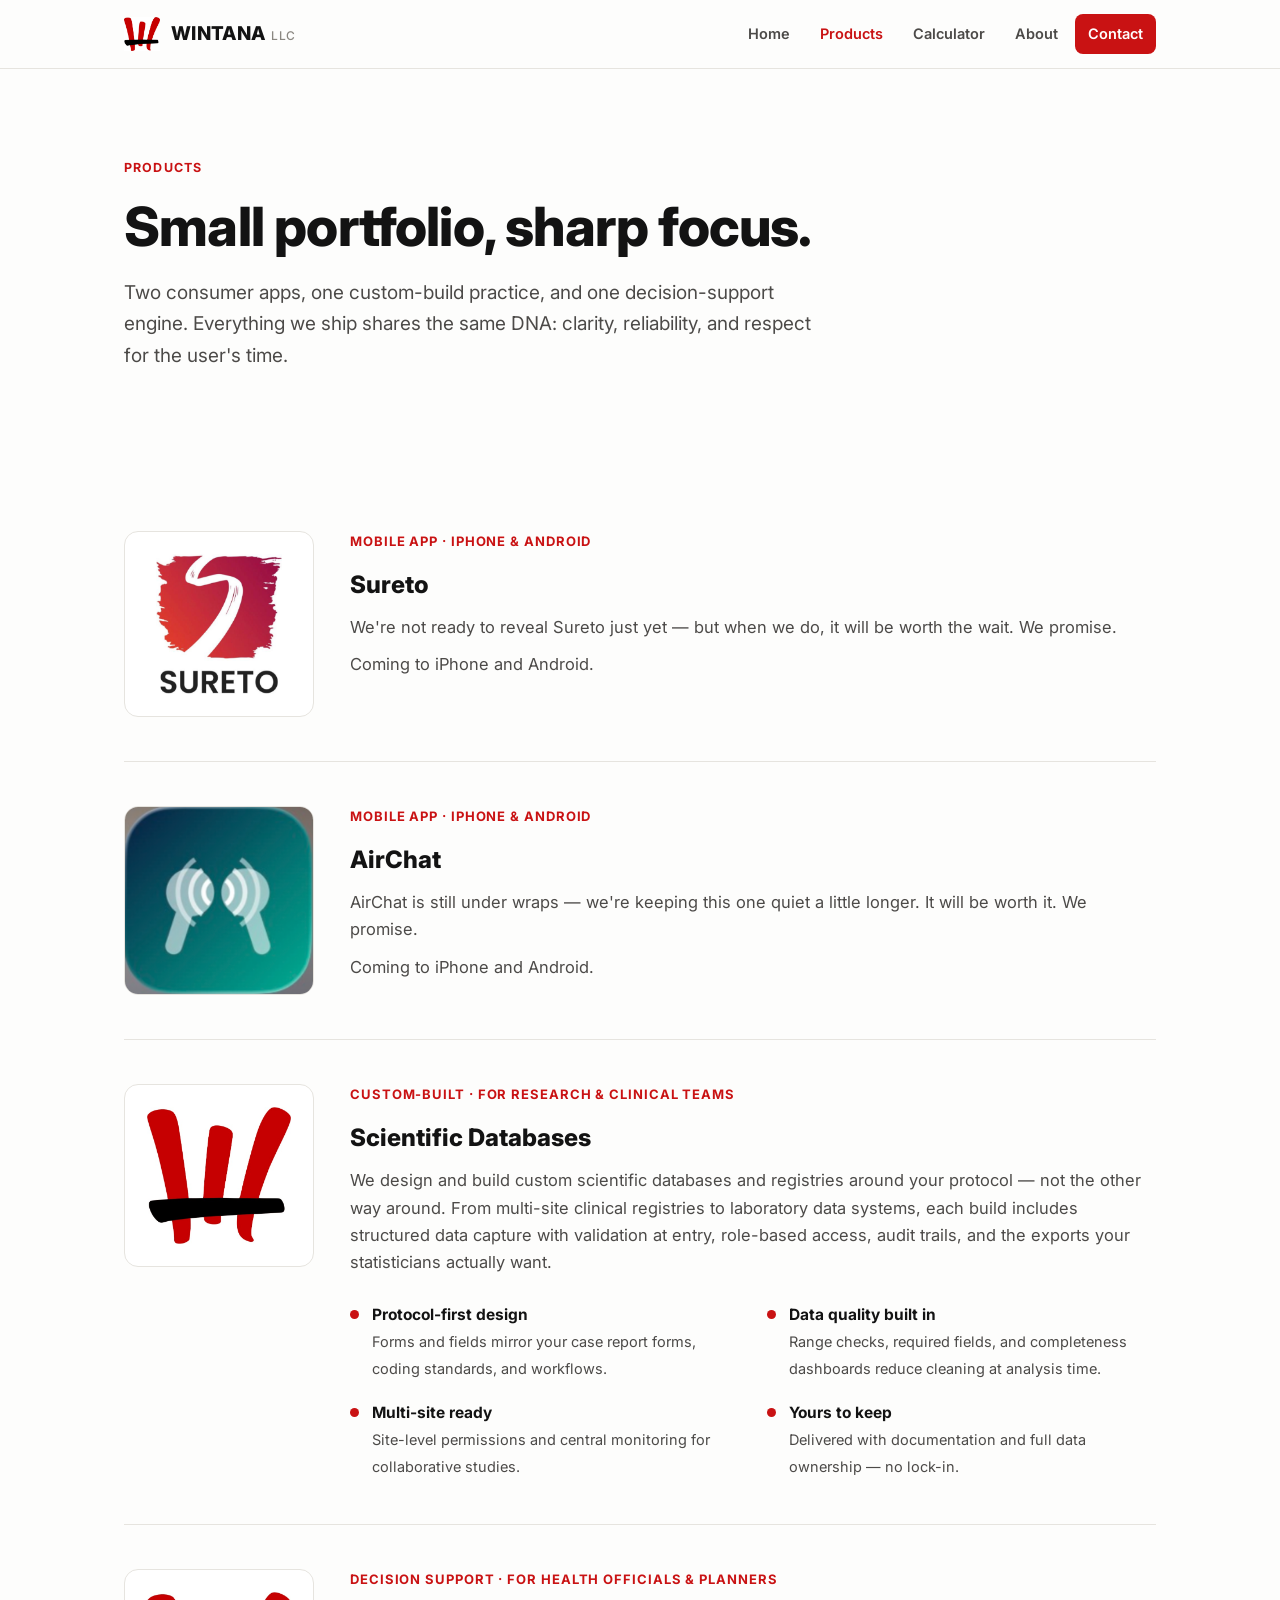
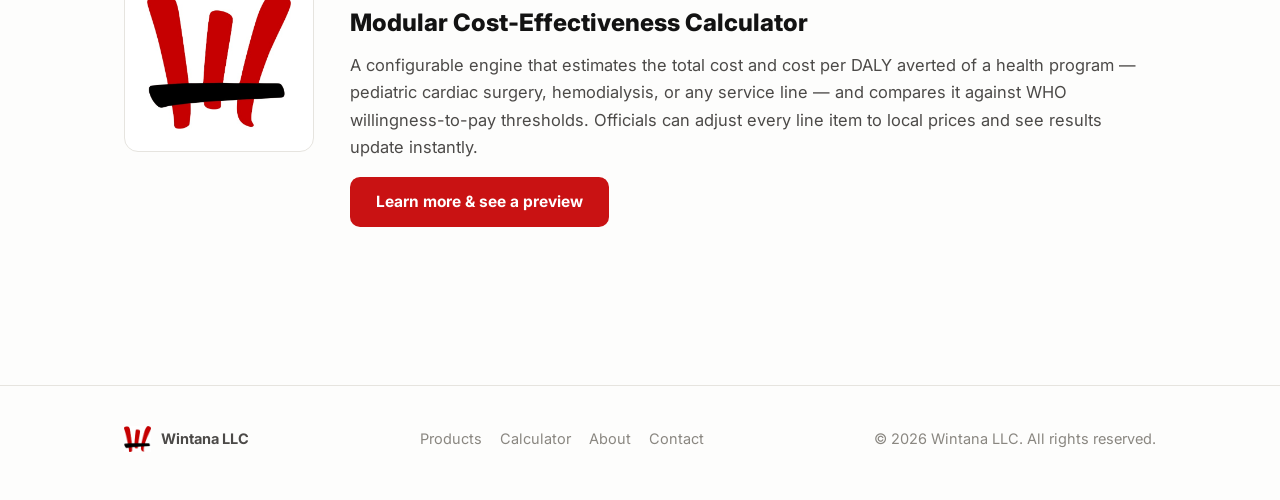
==== products.html @ 2f2343b4 "Publish Wintana LLC website" ====
<!DOCTYPE html>
<html lang="en">
<head>
<meta charset="UTF-8">
<meta name="viewport" content="width=device-width, initial-scale=1.0">
<title>Products — Wintana LLC</title>
<meta name="description" content="Wintana's products: the Sureto and AirChat mobile apps, custom scientific databases, and the modular cost-effectiveness calculator.">
<link rel="icon" type="image/png" href="favicon.png">
<link rel="preconnect" href="https://fonts.googleapis.com">
<link rel="preconnect" href="https://fonts.gstatic.com" crossorigin>
<link href="https://fonts.googleapis.com/css2?family=Inter:wght@400;500;600;700;800&display=swap" rel="stylesheet">
<link rel="stylesheet" href="styles.css">
</head>
<body>

<header class="site-header">
  <div class="wrap bar">
    <a class="brand" href="index.html">
      <img src="wintana-mark.png" alt="Wintana logo">
      <span class="name">WINTANA<span>LLC</span></span>
    </a>
    <nav class="main">
      <a href="index.html">Home</a>
      <a href="products.html" class="active">Products</a>
      <a href="calculator.html">Calculator</a>
      <a href="about.html">About</a>
      <a href="contact.html" class="cta">Contact</a>
    </nav>
  </div>
</header>

<section class="hero" style="padding-bottom: 20px;">
  <div class="wrap">
    <span class="kicker">Products</span>
    <h1>Small portfolio, sharp focus.</h1>
    <p class="lede">Two consumer apps, one custom-build practice, and one decision-support engine. Everything we ship shares the same DNA: clarity, reliability, and respect for the user's time.</p>
  </div>
</section>

<section class="block" id="apps">
  <div class="wrap">

    <div class="product">
      <div class="art"><img src="sureto-logo.png" alt="Sureto logo"></div>
      <div>
        <div class="meta">Mobile app · iPhone &amp; Android</div>
        <h3>Sureto</h3>
        <p>We're not ready to reveal Sureto just yet — but when we do, it will be worth the wait. We promise.</p>
        <p>Coming to iPhone and Android.</p>
      </div>
    </div>

    <div class="product">
      <div class="art tile"><img src="airchat-logo.png" alt="AirChat app icon"></div>
      <div>
        <div class="meta">Mobile app · iPhone &amp; Android</div>
        <h3>AirChat</h3>
        <p>AirChat is still under wraps — we're keeping this one quiet a little longer. It will be worth it. We promise.</p>
        <p>Coming to iPhone and Android.</p>
      </div>
    </div>

    <div class="product" id="databases">
      <div class="art"><img src="wintana-mark.png" alt="Wintana mark"></div>
      <div>
        <div class="meta">Custom-built · For research &amp; clinical teams</div>
        <h3>Scientific Databases</h3>
        <p>We design and build custom scientific databases and registries around your protocol — not the other way around. From multi-site clinical registries to laboratory data systems, each build includes structured data capture with validation at entry, role-based access, audit trails, and the exports your statisticians actually want.</p>
        <div class="features">
          <div class="feature"><span class="dot"></span><div><b>Protocol-first design</b><span>Forms and fields mirror your case report forms, coding standards, and workflows.</span></div></div>
          <div class="feature"><span class="dot"></span><div><b>Data quality built in</b><span>Range checks, required fields, and completeness dashboards reduce cleaning at analysis time.</span></div></div>
          <div class="feature"><span class="dot"></span><div><b>Multi-site ready</b><span>Site-level permissions and central monitoring for collaborative studies.</span></div></div>
          <div class="feature"><span class="dot"></span><div><b>Yours to keep</b><span>Delivered with documentation and full data ownership — no lock-in.</span></div></div>
        </div>
      </div>
    </div>

    <div class="product" id="calculator">
      <div class="art"><img src="wintana-mark.png" alt="Wintana mark"></div>
      <div>
        <div class="meta">Decision support · For health officials &amp; planners</div>
        <h3>Modular Cost-Effectiveness Calculator</h3>
        <p>A configurable engine that estimates the total cost and cost per DALY averted of a health program — pediatric cardiac surgery, hemodialysis, or any service line — and compares it against WHO willingness-to-pay thresholds. Officials can adjust every line item to local prices and see results update instantly.</p>
        <p><a class="btn primary" href="calculator.html" style="margin-top:6px;">Learn more &amp; see a preview</a></p>
      </div>
    </div>

  </div>
</section>

<footer class="site">
  <div class="wrap cols">
    <span class="fbrand"><img src="wintana-mark.png" alt=""> Wintana LLC</span>
    <nav>
      <a href="products.html">Products</a>
      <a href="calculator.html">Calculator</a>
      <a href="about.html">About</a>
      <a href="contact.html">Contact</a>
    </nav>
    <span>© 2026 Wintana LLC. All rights reserved.</span>
  </div>
</footer>

</body>
</html>
---- styles.css ----
/* ============================================================
   Wintana LLC — site stylesheet
   ============================================================ */
:root {
  --red: #c91213;
  --red-dark: #a30e0f;
  --ink: #131313;
  --ink-soft: #4c4a48;
  --ink-muted: #8a8781;
  --page: #fdfdfc;
  --surface: #ffffff;
  --wash: #f6f5f2;
  --border: #e6e4df;
  --radius: 14px;
  --maxw: 1080px;
}

* { box-sizing: border-box; }
html { scroll-behavior: smooth; }
body {
  margin: 0;
  background: var(--page);
  color: var(--ink);
  font-family: "Inter", system-ui, -apple-system, "Segoe UI", sans-serif;
  font-size: 16.5px;
  line-height: 1.65;
  -webkit-font-smoothing: antialiased;
}
img { max-width: 100%; height: auto; }
a { color: var(--red); text-decoration: none; }
a:hover { text-decoration: underline; }

.wrap { max-width: var(--maxw); margin: 0 auto; padding: 0 24px; }

/* ---------- Header ---------- */
.site-header {
  position: sticky; top: 0; z-index: 40;
  background: rgba(253, 253, 252, 0.92);
  backdrop-filter: blur(8px);
  border-bottom: 1px solid var(--border);
}
.site-header .bar {
  display: flex; align-items: center; justify-content: space-between;
  height: 68px; gap: 24px;
}
.brand { display: flex; align-items: center; gap: 11px; text-decoration: none; }
.brand:hover { text-decoration: none; }
.brand img { height: 34px; width: auto; display: block; }
.brand .name {
  font-weight: 800; font-size: 19px; letter-spacing: 0.02em; color: var(--ink);
}
.brand .name span { font-weight: 500; font-size: 12px; color: var(--ink-muted); margin-left: 5px; letter-spacing: 0.08em; }
nav.main { display: flex; gap: 4px; }
nav.main a {
  color: var(--ink-soft); font-size: 14.5px; font-weight: 600;
  padding: 8px 13px; border-radius: 8px;
}
nav.main a:hover { color: var(--ink); background: var(--wash); text-decoration: none; }
nav.main a.active { color: var(--red); }
nav.main a.cta {
  color: #fff; background: var(--red);
}
nav.main a.cta:hover { background: var(--red-dark); color: #fff; }
@media (max-width: 720px) {
  .site-header .bar { height: auto; flex-wrap: wrap; padding: 12px 0; }
  nav.main { flex-wrap: wrap; }
  nav.main a { padding: 6px 10px; font-size: 13.5px; }
}

/* ---------- Hero ---------- */
.hero { padding: 84px 0 70px; }
.hero .kicker {
  display: inline-block; font-size: 12.5px; font-weight: 700; letter-spacing: 0.09em;
  text-transform: uppercase; color: var(--red); margin-bottom: 18px;
}
.hero h1 {
  font-size: clamp(34px, 5.4vw, 54px); line-height: 1.12; letter-spacing: -0.015em;
  margin: 0 0 20px; max-width: 21ch; font-weight: 800;
}
.hero h1 em { font-style: normal; color: var(--red); }
.hero p.lede { font-size: 19px; color: var(--ink-soft); max-width: 58ch; margin: 0 0 32px; }
.btn-row { display: flex; flex-wrap: wrap; gap: 12px; }
.btn {
  display: inline-block; font-weight: 700; font-size: 15.5px;
  padding: 12px 26px; border-radius: 10px; text-decoration: none;
}
.btn:hover { text-decoration: none; }
.btn.primary { background: var(--red); color: #fff; }
.btn.primary:hover { background: var(--red-dark); }
.btn.ghost { color: var(--ink); border: 1.5px solid var(--border); background: var(--surface); }
.btn.ghost:hover { border-color: var(--ink-muted); }

/* ---------- Sections ---------- */
section.block { padding: 64px 0; }
section.block.tint { background: var(--wash); border-top: 1px solid var(--border); border-bottom: 1px solid var(--border); }
.block h2 { font-size: 30px; letter-spacing: -0.01em; margin: 0 0 10px; font-weight: 800; }
.block p.sub { color: var(--ink-soft); max-width: 62ch; margin: 0 0 36px; font-size: 17px; }

/* ---------- Cards ---------- */
.cards { display: grid; grid-template-columns: repeat(3, 1fr); gap: 20px; }
@media (max-width: 860px) { .cards { grid-template-columns: 1fr; } }
.card {
  background: var(--surface); border: 1px solid var(--border); border-radius: var(--radius);
  padding: 28px; display: flex; flex-direction: column; gap: 12px;
}
.card .icon {
  width: 58px; height: 58px; border-radius: 13px; overflow: hidden; flex: none;
  display: flex; align-items: center; justify-content: center;
  background: var(--wash); border: 1px solid var(--border);
}
.card .icon img { width: 100%; height: 100%; object-fit: cover; }
.card .icon.pad img { width: 74%; height: auto; object-fit: contain; }
.card h3 { margin: 4px 0 0; font-size: 20px; font-weight: 750; }
.card .tag { font-size: 12px; font-weight: 700; letter-spacing: 0.07em; text-transform: uppercase; color: var(--ink-muted); }
.card p { margin: 0; color: var(--ink-soft); font-size: 15.5px; }
.card .more { margin-top: auto; font-weight: 700; font-size: 14.5px; }

/* ---------- Product detail rows ---------- */
.product {
  display: grid; grid-template-columns: 190px 1fr; gap: 36px;
  padding: 44px 0; border-bottom: 1px solid var(--border); align-items: start;
}
.product:last-of-type { border-bottom: none; }
@media (max-width: 720px) { .product { grid-template-columns: 1fr; gap: 18px; } }
.product .art {
  background: var(--surface); border: 1px solid var(--border); border-radius: var(--radius);
  padding: 22px; display: flex; align-items: center; justify-content: center;
}
.product .art img { max-height: 140px; width: auto; }
.product .art.tile { padding: 0; overflow: hidden; }
.product .art.tile img { width: 100%; max-height: none; }
.product h3 { font-size: 24px; margin: 0 0 4px; font-weight: 800; }
.product .meta { font-size: 13px; font-weight: 700; letter-spacing: 0.07em; text-transform: uppercase; color: var(--red); margin-bottom: 12px; }
.product p { color: var(--ink-soft); margin: 10px 0; }
.placeholder {
  background: #fff8e6; border: 1px dashed #e3c86a; border-radius: 8px;
  padding: 8px 12px; font-size: 14px; color: #6d5716; display: inline-block;
}

/* ---------- Feature list ---------- */
.features { display: grid; grid-template-columns: repeat(2, 1fr); gap: 18px 28px; margin-top: 26px; }
@media (max-width: 720px) { .features { grid-template-columns: 1fr; } }
.feature { display: flex; gap: 13px; align-items: flex-start; }
.feature .dot {
  flex: none; width: 9px; height: 9px; border-radius: 50%; background: var(--red); margin-top: 8px;
}
.feature b { display: block; font-size: 15.5px; }
.feature span { color: var(--ink-soft); font-size: 14.5px; }

/* ---------- Stats strip ---------- */
.strip { display: grid; grid-template-columns: repeat(3, 1fr); gap: 20px; }
@media (max-width: 720px) { .strip { grid-template-columns: 1fr; } }
.stat { border-left: 3px solid var(--red); padding: 4px 0 4px 18px; }
.stat b { display: block; font-size: 21px; font-weight: 800; letter-spacing: -0.01em; }
.stat span { color: var(--ink-soft); font-size: 14.5px; }

/* ---------- CTA band ---------- */
.cta-band {
  background: var(--ink); color: #fff; border-radius: var(--radius);
  padding: 46px 48px; display: flex; align-items: center; justify-content: space-between;
  gap: 28px; flex-wrap: wrap;
}
.cta-band h2 { color: #fff; margin: 0 0 6px; font-size: 26px; }
.cta-band p { margin: 0; color: #c9c7c2; max-width: 52ch; }

/* ---------- Screenshots ---------- */
.shots { display: grid; grid-template-columns: 1fr 1fr; gap: 24px; align-items: start; }
@media (max-width: 860px) { .shots { grid-template-columns: 1fr; } }
.shots figure { margin: 0; }
.shots img {
  width: 100%; border: 1px solid var(--border); border-radius: var(--radius);
  box-shadow: 0 10px 30px rgba(19,19,19,0.07); display: block;
}
.shots figcaption { font-size: 13.5px; color: var(--ink-muted); margin-top: 10px; padding: 0 4px; }

/* ---------- Contact ---------- */
.contact-grid { display: grid; grid-template-columns: 1fr 1fr; gap: 20px; }
@media (max-width: 720px) { .contact-grid { grid-template-columns: 1fr; } }
.contact-card {
  background: var(--surface); border: 1px solid var(--border); border-radius: var(--radius);
  padding: 30px;
}
.contact-card h3 { margin: 0 0 8px; font-size: 18px; }
.contact-card p { margin: 0 0 4px; color: var(--ink-soft); font-size: 15.5px; }
.contact-card a.big { font-size: 19px; font-weight: 700; }

/* ---------- Footer ---------- */
footer.site {
  border-top: 1px solid var(--border); margin-top: 40px;
  padding: 40px 0 48px; font-size: 14.5px; color: var(--ink-muted);
}
footer.site .cols { display: flex; justify-content: space-between; gap: 24px; flex-wrap: wrap; align-items: center; }
footer.site .fbrand { display: flex; align-items: center; gap: 10px; color: var(--ink-soft); font-weight: 700; }
footer.site .fbrand img { height: 26px; }
footer.site nav { display: flex; gap: 18px; flex-wrap: wrap; }
footer.site nav a { color: var(--ink-muted); }
footer.site nav a:hover { color: var(--ink); }

/* ---------- Prose pages ---------- */
.prose { max-width: 72ch; }
.prose h2 { font-size: 24px; margin: 38px 0 10px; }
.prose p { color: var(--ink-soft); }
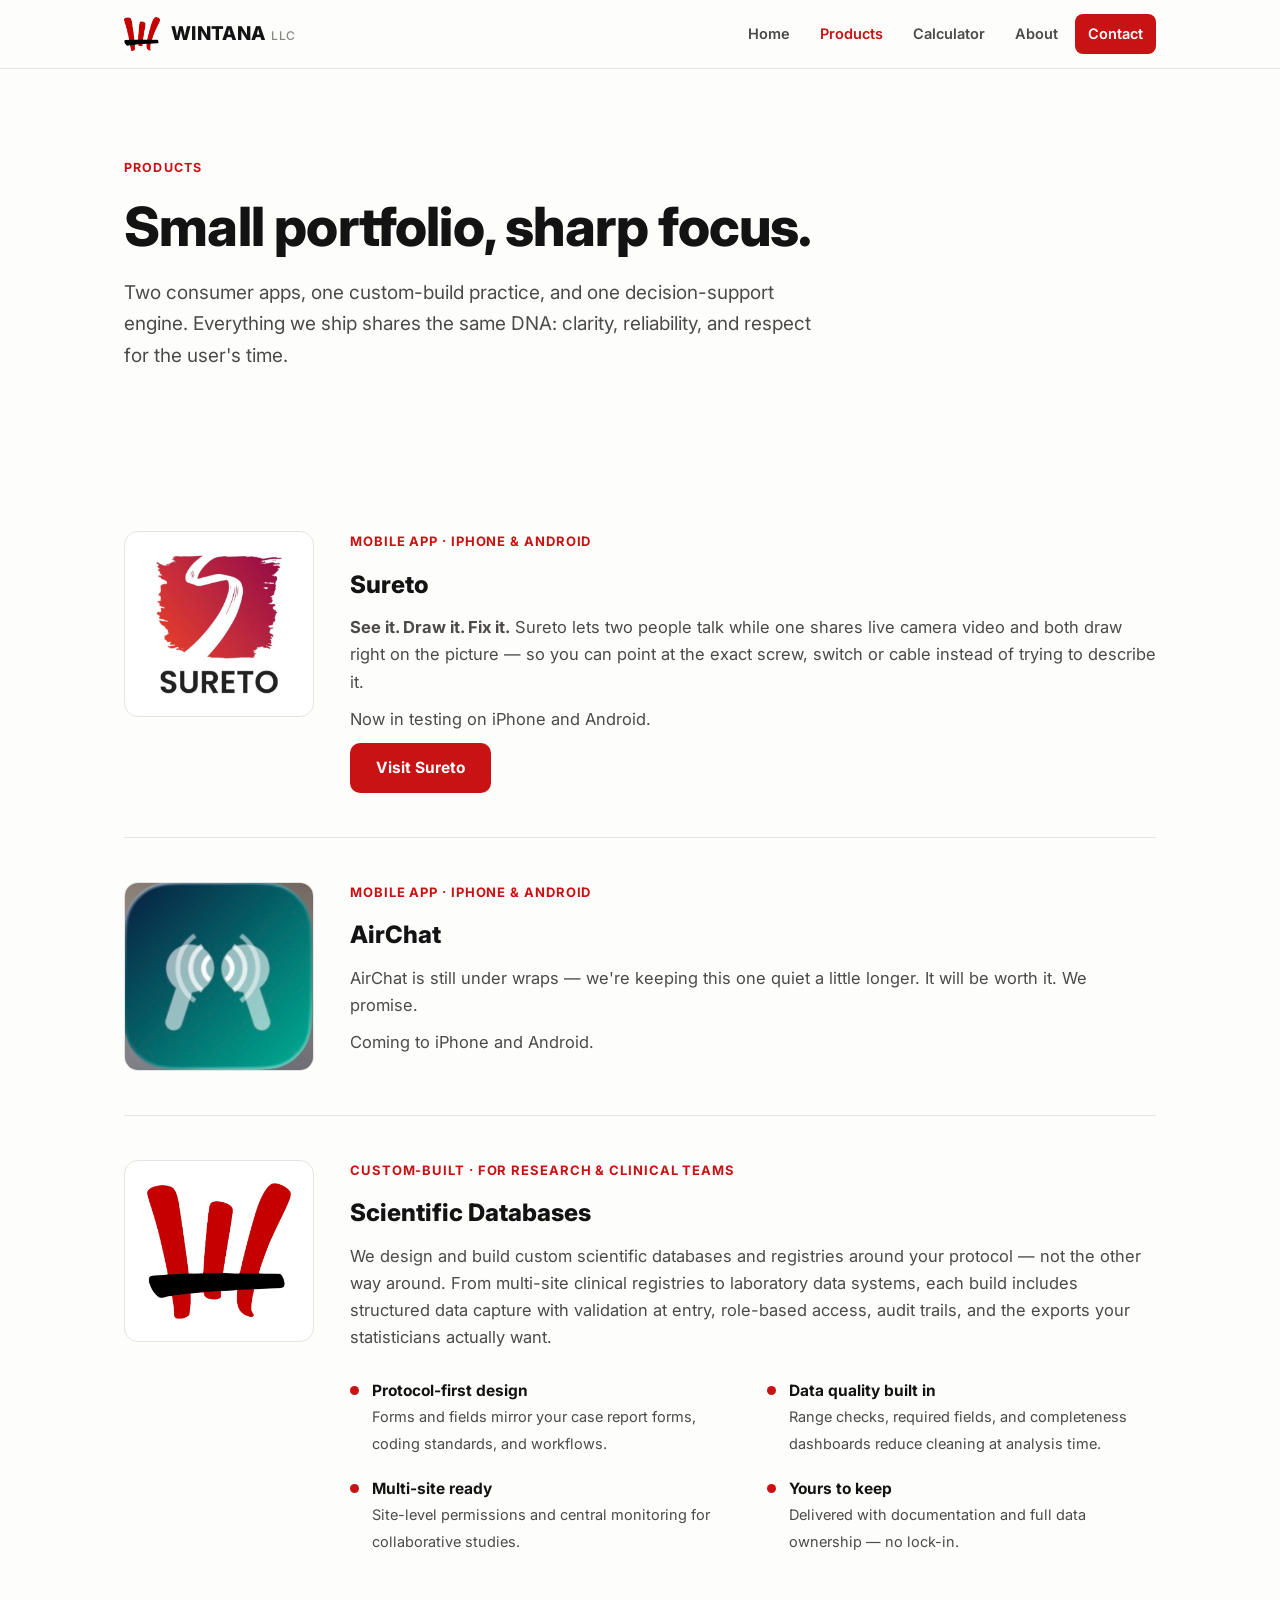
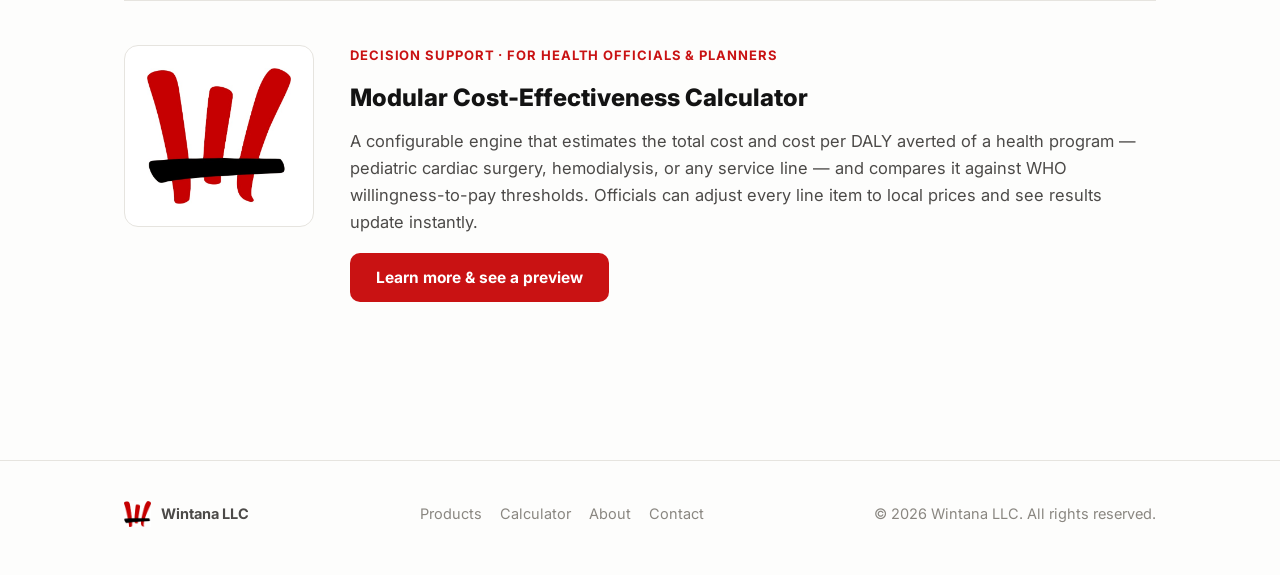
==== commit 16d34c01: "Products: introduce Sureto and link to go.getsureto.com Co-Authored-By: Claude Opus 5.5 <noreply@ant" ====
--- a/products.html
+++ b/products.html
@@ -45,8 +45,9 @@
       <div>
         <div class="meta">Mobile app · iPhone &amp; Android</div>
         <h3>Sureto</h3>
-        <p>We're not ready to reveal Sureto just yet — but when we do, it will be worth the wait. We promise.</p>
-        <p>Coming to iPhone and Android.</p>
+        <p><strong>See it. Draw it. Fix it.</strong> Sureto lets two people talk while one shares live camera video and both draw right on the picture &mdash; so you can point at the exact screw, switch or cable instead of trying to describe it.</p>
+        <p>Now in testing on iPhone and Android.</p>
+        <div class="btn-row"><a class="btn primary" href="https://go.getsureto.com">Visit Sureto</a></div>
       </div>
     </div>
 
